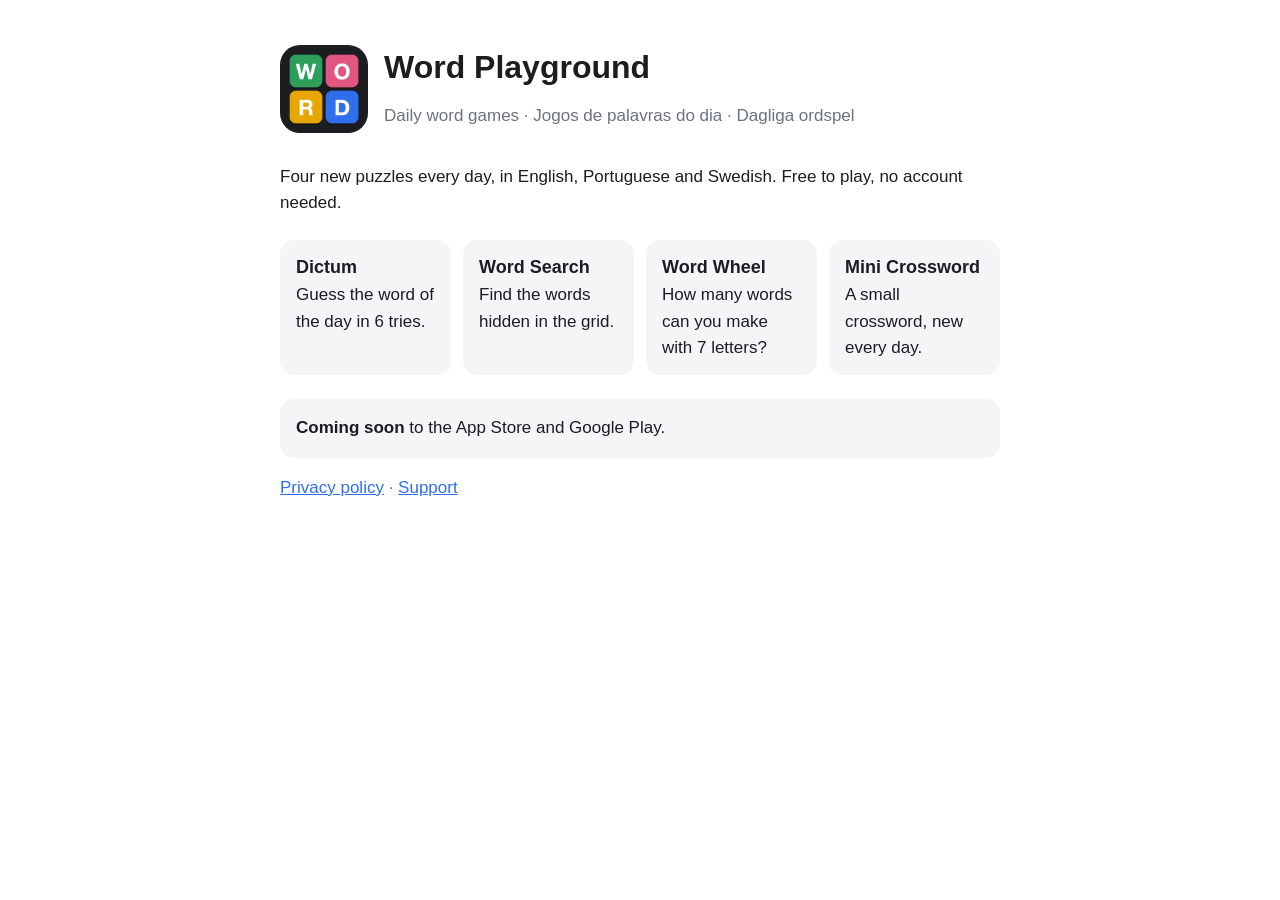
==== index.html @ 7d352966 "Publish the Word Playground website The home page, the privacy policy (English, Portuguese and Swedi" ====
<!doctype html>
<html lang="en">
  <head>
    <meta charset="utf-8" />
    <meta name="viewport" content="width=device-width, initial-scale=1" />
    <title>Word Playground</title>
    <meta
      name="description"
      content="Four daily word games in English, Portuguese and Swedish: Dictum, Word Search, Word Wheel and Mini Crossword."
    />
    <link rel="icon" href="icon.png" />
    <link rel="stylesheet" href="style.css" />
  </head>
  <body>
    <main>
      <div class="hero">
        <img src="icon.png" alt="" />
        <div>
          <h1>Word Playground</h1>
          <p class="muted">Daily word games · Jogos de palavras do dia · Dagliga ordspel</p>
        </div>
      </div>

      <p>
        Four new puzzles every day, in English, Portuguese and Swedish. Free to play, no account
        needed.
      </p>

      <div class="games">
        <div class="game"><strong>Dictum</strong>Guess the word of the day in 6 tries.</div>
        <div class="game"><strong>Word Search</strong>Find the words hidden in the grid.</div>
        <div class="game"><strong>Word Wheel</strong>How many words can you make with 7 letters?</div>
        <div class="game"><strong>Mini Crossword</strong>A small crossword, new every day.</div>
      </div>

      <div class="stores">
        <strong>Coming soon</strong> to the App Store and Google Play.
        <!-- Replace with the store badges and links once the app is published. -->
      </div>

      <p class="muted">
        <a href="privacy.html">Privacy policy</a> · <a href="support.html">Support</a>
      </p>
    </main>
  </body>
</html>
---- style.css ----
:root {
  --text: #1b1d21;
  --muted: #6b7280;
  --surface: #f4f5f7;
  --accent: #2f6feb;
  --background: #ffffff;
}

@media (prefers-color-scheme: dark) {
  :root {
    --text: #eceef1;
    --muted: #a3a9b3;
    --surface: #24272d;
    --accent: #7aa5ff;
    --background: #1b1d21;
  }
}

body {
  margin: 0;
  background: var(--background);
  color: var(--text);
  font:
    17px/1.55 -apple-system,
    BlinkMacSystemFont,
    'Segoe UI',
    Roboto,
    Helvetica,
    Arial,
    sans-serif;
}

main {
  max-width: 720px;
  margin: 0 auto;
  padding: 32px 16px 64px;
}

a {
  color: var(--accent);
}

h1 {
  font-size: 32px;
  line-height: 1.2;
  margin: 16px 0 8px;
}

h2 {
  margin-top: 48px;
  padding-top: 16px;
  border-top: 1px solid var(--surface);
}

h3 {
  margin-bottom: 4px;
}

.muted {
  color: var(--muted);
}

.hero {
  display: flex;
  align-items: center;
  gap: 16px;
}

.hero img {
  width: 88px;
  height: 88px;
  border-radius: 20px;
}

.games {
  display: grid;
  grid-template-columns: repeat(auto-fit, minmax(150px, 1fr));
  gap: 12px;
  margin: 24px 0;
}

.game {
  background: var(--surface);
  border-radius: 14px;
  padding: 14px 16px;
}

.game strong {
  display: block;
  font-size: 18px;
}

.stores {
  background: var(--surface);
  border-radius: 14px;
  padding: 16px;
}
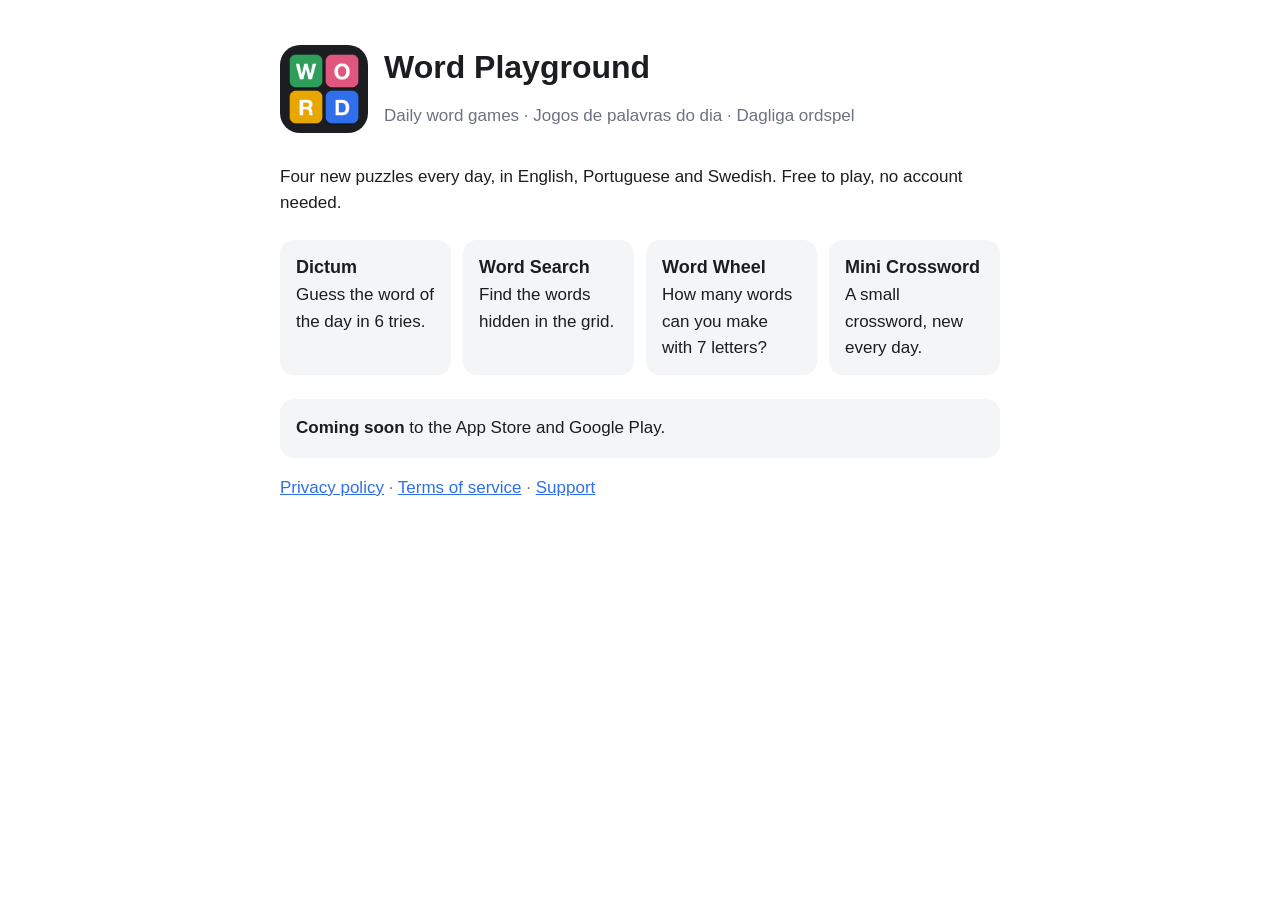
==== commit c777b9dc: "Add the terms of service In English, Portuguese and Swedish, linked from the home page. Google Play " ====
--- a/index.html
+++ b/index.html
@@ -8,6 +8,20 @@
       name="description"
       content="Four daily word games in English, Portuguese and Swedish: Dictum, Word Search, Word Wheel and Mini Crossword."
     />
+    <!-- The card chats show for this link, which the app's shared results end with. -->
+    <meta property="og:type" content="website" />
+    <meta property="og:site_name" content="Word Playground" />
+    <meta property="og:title" content="Word Playground" />
+    <meta
+      property="og:description"
+      content="Daily word games · Jogos de palavras do dia · Dagliga ordspel"
+    />
+    <meta property="og:url" content="https://edjmacedo.github.io/" />
+    <meta property="og:image" content="https://edjmacedo.github.io/share.jpg" />
+    <meta property="og:image:width" content="1024" />
+    <meta property="og:image:height" content="500" />
+    <meta property="og:image:alt" content="Word Playground: four word games every day" />
+    <meta name="twitter:card" content="summary_large_image" />
     <link rel="icon" href="icon.png" />
     <link rel="stylesheet" href="style.css" />
   </head>
@@ -39,7 +53,8 @@
       </div>
 
       <p class="muted">
-        <a href="privacy.html">Privacy policy</a> · <a href="support.html">Support</a>
+        <a href="privacy.html">Privacy policy</a> · <a href="terms.html">Terms of service</a> ·
+        <a href="support.html">Support</a>
       </p>
     </main>
   </body>
